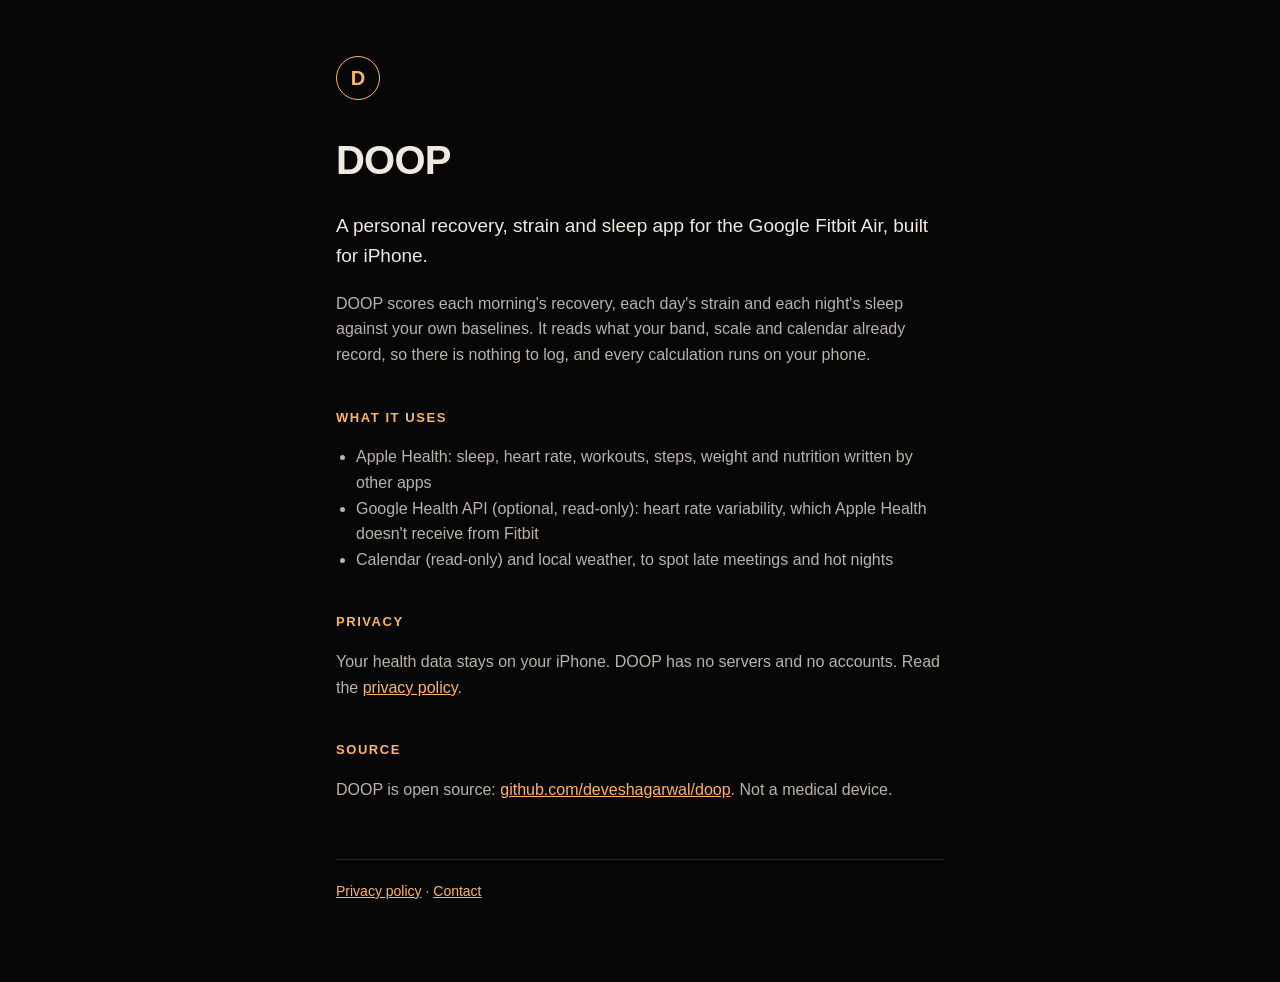
==== docs/index.html @ 64323c26 "Homepage and privacy policy for GitHub Pages Co-Authored-By: Claude Opus 5.5 <noreply@anthropic.com>" ====
<!doctype html>
<html lang="en">
<head>
<meta charset="utf-8">
<meta name="viewport" content="width=device-width, initial-scale=1">
<title>DOOP</title>
<meta name="description" content="A personal recovery, strain and sleep app for the Google Fitbit Air. Native iOS, on-device, no logging.">
<link rel="stylesheet" href="style.css">
</head>
<body>
<main>
  <div class="mark">D</div>
  <h1>DOOP</h1>
  <p class="lede">A personal recovery, strain and sleep app for the Google Fitbit Air, built for iPhone.</p>
  <p>DOOP scores each morning's recovery, each day's strain and each night's sleep against your own baselines. It reads what your band, scale and calendar already record, so there is nothing to log, and every calculation runs on your phone.</p>

  <h2>What it uses</h2>
  <ul>
    <li>Apple Health: sleep, heart rate, workouts, steps, weight and nutrition written by other apps</li>
    <li>Google Health API (optional, read-only): heart rate variability, which Apple Health doesn't receive from Fitbit</li>
    <li>Calendar (read-only) and local weather, to spot late meetings and hot nights</li>
  </ul>

  <h2>Privacy</h2>
  <p>Your health data stays on your iPhone. DOOP has no servers and no accounts. Read the <a href="privacy.html">privacy policy</a>.</p>

  <h2>Source</h2>
  <p>DOOP is open source: <a href="https://github.com/deveshagarwal/doop">github.com/deveshagarwal/doop</a>. Not a medical device.</p>

  <footer><a href="privacy.html">Privacy policy</a> · <a href="https://github.com/deveshagarwal/doop/issues">Contact</a></footer>
</main>
</body>
</html>
---- docs/style.css ----
:root { --bg:#060607; --bone:#efe9df; --bone2:#b9b3aa; --ember:#ffb36b; --hair:#26241f; }
* { box-sizing:border-box; }
body { margin:0; background:var(--bg); color:var(--bone); font:16px/1.6 -apple-system, BlinkMacSystemFont, "Inter", "Helvetica Neue", sans-serif; }
main { max-width:640px; margin:0 auto; padding:56px 16px 80px; }
.mark { width:44px; height:44px; border-radius:50%; border:1.5px solid var(--ember); color:var(--ember);
        display:grid; place-items:center; font-weight:700; font-size:20px; margin-bottom:28px; }
h1 { font-size:40px; letter-spacing:-0.02em; margin:0 0 8px; font-weight:700; }
h2 { font-size:13px; letter-spacing:0.12em; text-transform:uppercase; color:var(--ember); margin:40px 0 8px; font-weight:600; }
p, li { color:var(--bone2); }
.lede { font-size:19px; color:var(--bone); }
ul { padding-left:20px; }
a { color:var(--ember); }
footer { margin-top:56px; padding-top:20px; border-top:1px solid var(--hair); font-size:14px; color:var(--bone2); }
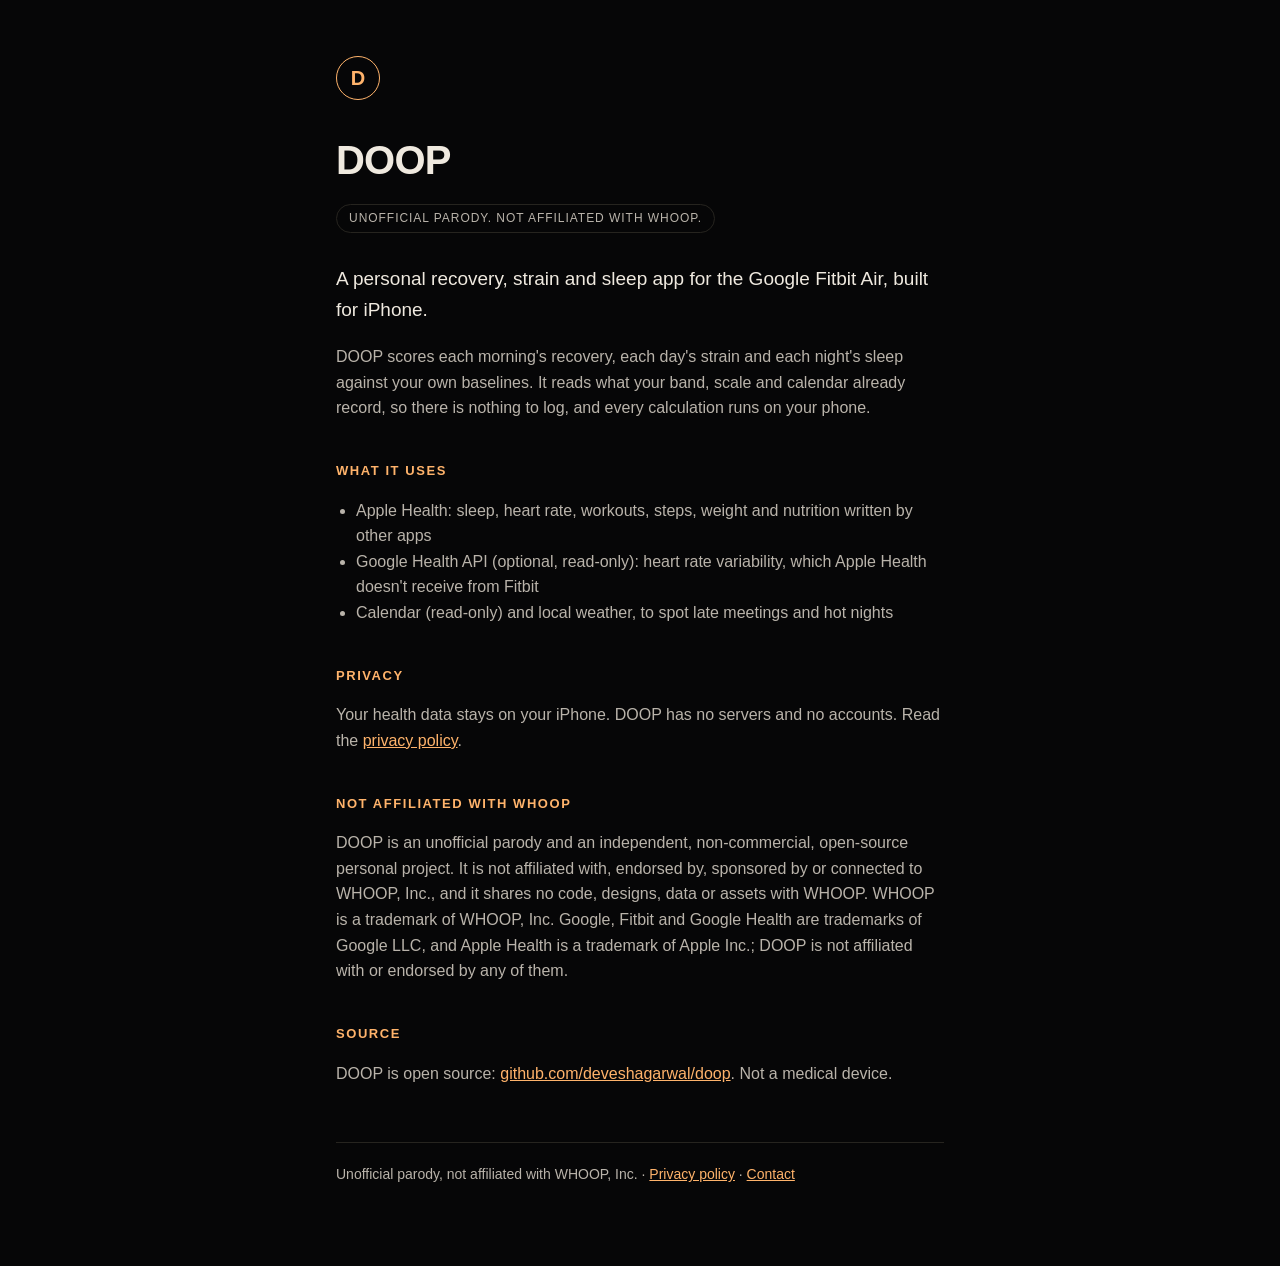
==== commit d89d30d1: "Add non-affiliation and parody notice to README, site and Settings Co-Authored-By: Claude Opus 5.5 <" ====
--- a/docs/index.html
+++ b/docs/index.html
@@ -11,6 +11,7 @@
 <main>
   <div class="mark">D</div>
   <h1>DOOP</h1>
+  <p class="note">Unofficial parody. Not affiliated with WHOOP.</p>
   <p class="lede">A personal recovery, strain and sleep app for the Google Fitbit Air, built for iPhone.</p>
   <p>DOOP scores each morning's recovery, each day's strain and each night's sleep against your own baselines. It reads what your band, scale and calendar already record, so there is nothing to log, and every calculation runs on your phone.</p>
 
@@ -24,10 +25,13 @@
   <h2>Privacy</h2>
   <p>Your health data stays on your iPhone. DOOP has no servers and no accounts. Read the <a href="privacy.html">privacy policy</a>.</p>
 
+  <h2>Not affiliated with WHOOP</h2>
+  <p>DOOP is an unofficial parody and an independent, non-commercial, open-source personal project. It is not affiliated with, endorsed by, sponsored by or connected to WHOOP, Inc., and it shares no code, designs, data or assets with WHOOP. WHOOP is a trademark of WHOOP, Inc. Google, Fitbit and Google Health are trademarks of Google LLC, and Apple Health is a trademark of Apple Inc.; DOOP is not affiliated with or endorsed by any of them.</p>
+
   <h2>Source</h2>
   <p>DOOP is open source: <a href="https://github.com/deveshagarwal/doop">github.com/deveshagarwal/doop</a>. Not a medical device.</p>
 
-  <footer><a href="privacy.html">Privacy policy</a> · <a href="https://github.com/deveshagarwal/doop/issues">Contact</a></footer>
+  <footer>Unofficial parody, not affiliated with WHOOP, Inc. · <a href="privacy.html">Privacy policy</a> · <a href="https://github.com/deveshagarwal/doop/issues">Contact</a></footer>
 </main>
 </body>
 </html>
--- a/docs/style.css
+++ b/docs/style.css
@@ -7,6 +7,8 @@
 h1 { font-size:40px; letter-spacing:-0.02em; margin:0 0 8px; font-weight:700; }
 h2 { font-size:13px; letter-spacing:0.12em; text-transform:uppercase; color:var(--ember); margin:40px 0 8px; font-weight:600; }
 p, li { color:var(--bone2); }
+.note { display:inline-block; font-size:12px; letter-spacing:0.08em; text-transform:uppercase; color:var(--bone2);
+        border:1px solid var(--hair); border-radius:999px; padding:4px 12px; margin:4px 0 12px; }
 .lede { font-size:19px; color:var(--bone); }
 ul { padding-left:20px; }
 a { color:var(--ember); }
